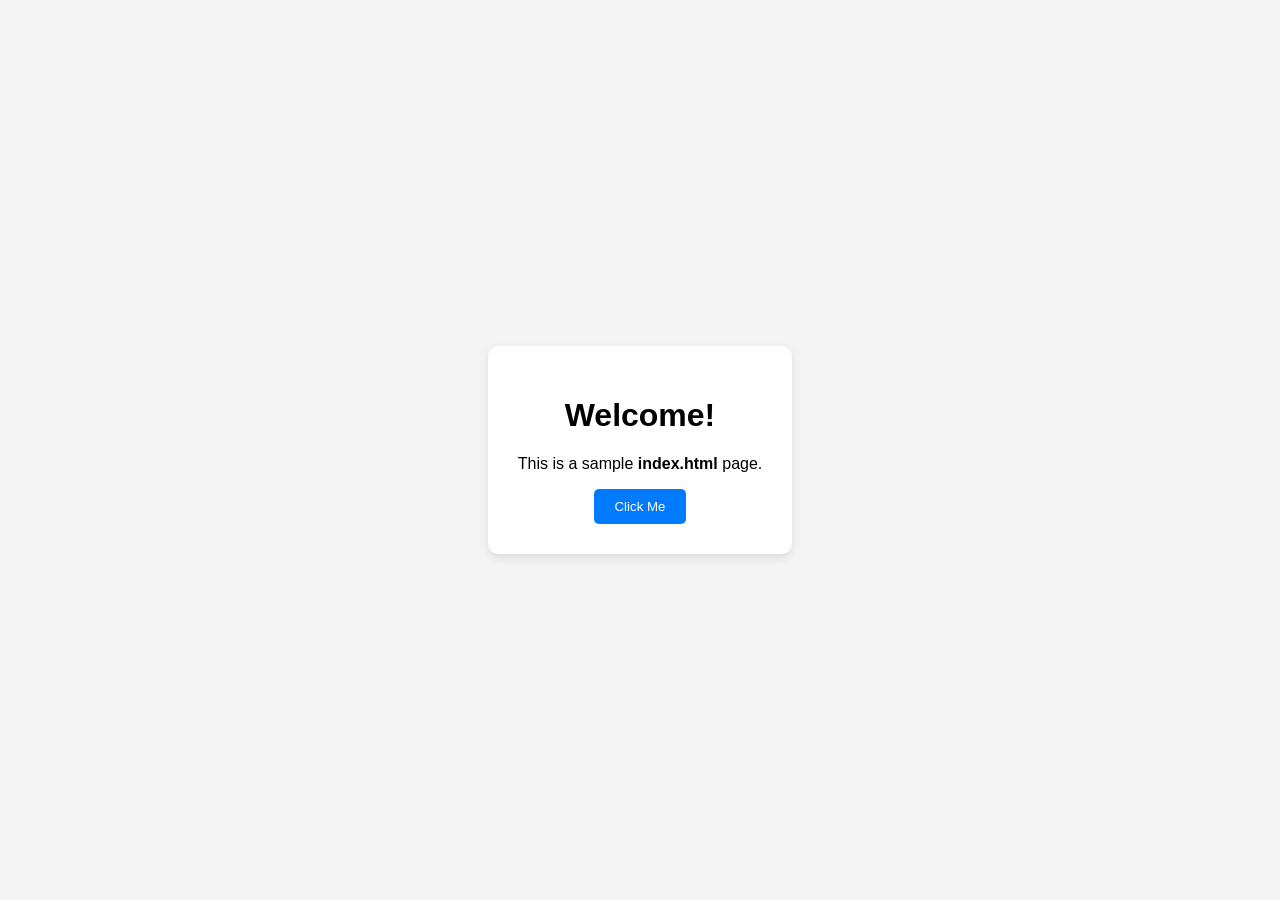
==== index.html @ e840a1c5 "Create index.html" ====
<!DOCTYPE html>
<html lang="en">
<head>
  <meta charset="UTF-8">
  <meta name="viewport" content="width=device-width, initial-scale=1.0">
  <title>My First Web Page</title>

  <style>
    body {
      font-family: Arial, sans-serif;
      background: #f4f4f4;
      margin: 0;
      display: flex;
      justify-content: center;
      align-items: center;
      height: 100vh;
    }

    .card {
      background: white;
      padding: 30px;
      border-radius: 10px;
      box-shadow: 0 4px 10px rgba(0,0,0,0.1);
      text-align: center;
      max-width: 400px;
    }

    button {
      background: #007BFF;
      color: white;
      border: none;
      padding: 10px 20px;
      border-radius: 5px;
      cursor: pointer;
    }

    button:hover {
      background: #0056b3;
    }
  </style>
</head>
<body>

  <div class="card">
    <h1>Welcome!</h1>
    <p>This is a sample <strong>index.html</strong> page.</p>
    <button onclick="showMessage()">Click Me</button>
  </div>

  <script>
    function showMessage() {
      alert("Hello! Welcome to your sample webpage.");
    }
  </script>

</body>
</html>
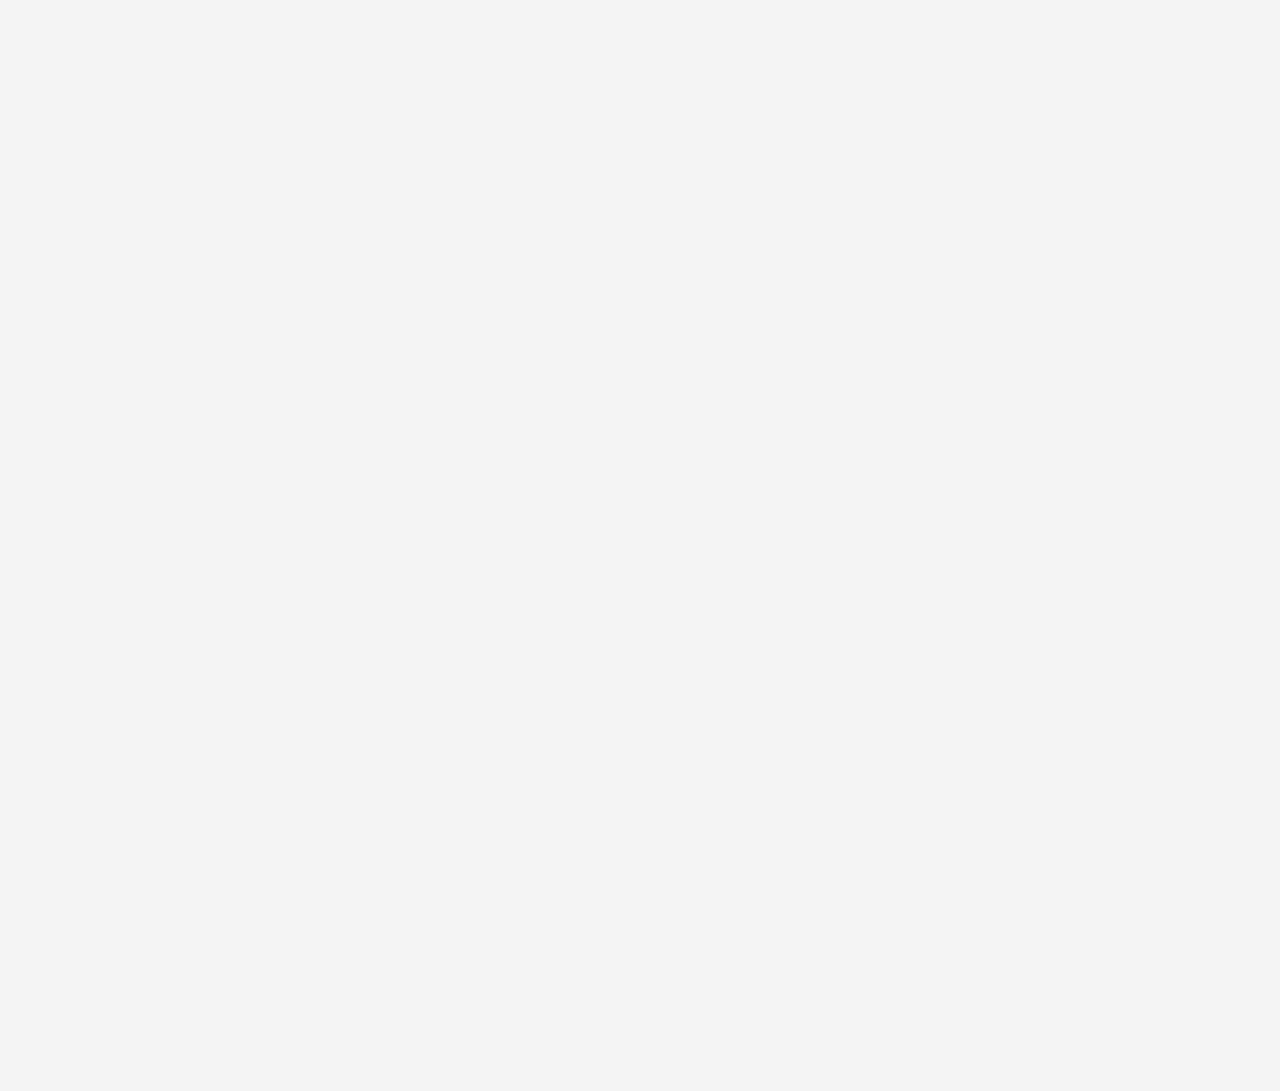
==== commit 4e09f6b1: "sample website for expeirmentation" ====
--- a/index.html
+++ b/index.html
@@ -3,55 +3,112 @@
 <head>
   <meta charset="UTF-8">
   <meta name="viewport" content="width=device-width, initial-scale=1.0">
-  <title>My First Web Page</title>
+  <title>Experimentation | Home</title>
 
-  <style>
-    body {
-      font-family: Arial, sans-serif;
-      background: #f4f4f4;
-      margin: 0;
-      display: flex;
-      justify-content: center;
-      align-items: center;
-      height: 100vh;
-    }
+  <!-- Adobe Target: pre-hiding snippet (prevents content flicker). Must load before at.js. -->
+  <script>
+    ;(function (win, doc, style, timeout) {
+      var STYLE_ID = 'at-body-style';
+      function getParent() { return doc.getElementsByTagName('head')[0]; }
+      function addStyle(parent, id, def) {
+        if (!parent) { return; }
+        var s = doc.createElement('style');
+        s.id = id; s.innerHTML = def; parent.appendChild(s);
+      }
+      function removeStyle(parent, id) {
+        if (!parent) { return; }
+        var s = doc.getElementById(id);
+        if (!s) { return; }
+        parent.removeChild(s);
+      }
+      addStyle(getParent(), STYLE_ID, style);
+      setTimeout(function () { removeStyle(getParent(), STYLE_ID); }, timeout);
+    }(window, document, 'body {opacity: 0 !important}', 3000));
+  </script>
 
-    .card {
-      background: white;
-      padding: 30px;
-      border-radius: 10px;
-      box-shadow: 0 4px 10px rgba(0,0,0,0.1);
-      text-align: center;
-      max-width: 400px;
-    }
+  <!-- Adobe Target: settings (Target-only, no Analytics). Must load before at.js. -->
+  <script src="js/target-settings.js"></script>
 
-    button {
-      background: #007BFF;
-      color: white;
-      border: none;
-      padding: 10px 20px;
-      border-radius: 5px;
-      cursor: pointer;
-    }
+  <!-- Adobe Target: at.js 2.x (self-hosted). Download from Target UI and place at js/at.js -->
+  <script src="js/at.js"></script>
 
-    button:hover {
-      background: #0056b3;
-    }
-  </style>
+  <link rel="stylesheet" href="css/style.css">
 </head>
 <body>
 
-  <div class="card">
-    <h1>Welcome!</h1>
-    <p>This is a sample <strong>index.html</strong> page.</p>
-    <button onclick="showMessage()">Click Me</button>
-  </div>
+  <nav class="navbar">
+    <div class="nav-inner">
+      <a href="index.html" class="brand">Experimentation</a>
+      <button class="nav-toggle" aria-label="Toggle navigation">&#9776;</button>
+      <ul class="nav-links" id="navLinks">
+        <li><a href="index.html" class="active">Home</a></li>
+        <li><a href="images.html">Images &amp; GIFs</a></li>
+        <li><a href="video.html">Video</a></li>
+        <li><a href="slider.html">Slider</a></li>
+        <li><a href="about.html">About</a></li>
+      </ul>
+    </div>
+  </nav>
 
-  <script>
-    function showMessage() {
-      alert("Hello! Welcome to your sample webpage.");
-    }
-  </script>
+  <header class="hero">
+    <h1>Welcome to my Experimentation Site</h1>
+    <p>A playground of headings, images, GIFs, video and an interactive slider.</p>
+    <a href="images.html" class="btn" style="margin-top:18px;">Explore &rarr;</a>
+  </header>
 
+  <main class="container">
+    <h2 class="section-title">What's inside</h2>
+    <div class="grid">
+      <div class="card">
+        <img src="https://picsum.photos/id/1015/400/250" alt="Images preview">
+        <div class="card-body">
+          <h3>Images &amp; GIFs</h3>
+          <p>A responsive gallery of photos and animated GIFs.</p>
+        </div>
+      </div>
+      <div class="card">
+        <img src="https://picsum.photos/id/1043/400/250" alt="Video preview">
+        <div class="card-body">
+          <h3>Video</h3>
+          <p>HTML5 video and an embedded player.</p>
+        </div>
+      </div>
+      <div class="card">
+        <img src="https://picsum.photos/id/1025/400/250" alt="Slider preview">
+        <div class="card-body">
+          <h3>Slider</h3>
+          <p>An auto-playing image carousel with controls.</p>
+        </div>
+      </div>
+    </div>
+
+    <h2 class="section-title" style="margin-top:40px;">Personalized regions (Adobe Target mboxes)</h2>
+    <p>These regions show default content until a Target activity delivers an offer.</p>
+    <div class="grid">
+      <div class="card">
+        <div id="mbox-home-hero" class="card-body">
+          <h3>Default hero message</h3>
+          <p>Controlled by the <code>home-hero</code> mbox.</p>
+        </div>
+      </div>
+      <div class="card">
+        <div id="mbox-home-promo" class="card-body">
+          <h3>Default promo</h3>
+          <p>Controlled by the <code>home-promo</code> mbox.</p>
+        </div>
+      </div>
+    </div>
+
+    <p style="margin-top:24px;">
+      <button class="btn" id="home-cta" data-track-mbox="home-conversion">Complete demo conversion</button>
+    </p>
+  </main>
+
+  <footer class="footer">
+    <p>Built as an experimentation project &middot; Hosted on GitHub Pages</p>
+  </footer>
+
+  <script src="js/main.js"></script>
+  <script src="js/mboxes.js"></script>
 </body>
 </html>
--- a/css/style.css
+++ b/css/style.css
@@ -0,0 +1,219 @@
+:root {
+  --primary: #007BFF;
+  --primary-dark: #0056b3;
+  --bg: #f4f4f4;
+  --text: #222;
+  --muted: #666;
+  --card: #ffffff;
+}
+
+* { box-sizing: border-box; }
+
+body {
+  font-family: Arial, Helvetica, sans-serif;
+  background: var(--bg);
+  color: var(--text);
+  margin: 0;
+  line-height: 1.6;
+}
+
+/* Navigation */
+.navbar {
+  background: var(--card);
+  box-shadow: 0 2px 6px rgba(0, 0, 0, 0.08);
+  position: sticky;
+  top: 0;
+  z-index: 100;
+}
+
+.nav-inner {
+  max-width: 1100px;
+  margin: 0 auto;
+  display: flex;
+  align-items: center;
+  justify-content: space-between;
+  padding: 14px 20px;
+}
+
+.brand {
+  font-weight: bold;
+  font-size: 1.2rem;
+  color: var(--primary);
+  text-decoration: none;
+}
+
+.nav-links {
+  list-style: none;
+  display: flex;
+  gap: 20px;
+  margin: 0;
+  padding: 0;
+}
+
+.nav-links a {
+  text-decoration: none;
+  color: var(--text);
+  padding: 6px 4px;
+  transition: color 0.2s;
+}
+
+.nav-links a:hover,
+.nav-links a.active {
+  color: var(--primary);
+  border-bottom: 2px solid var(--primary);
+}
+
+.nav-toggle {
+  display: none;
+  background: none;
+  border: none;
+  font-size: 1.5rem;
+  cursor: pointer;
+}
+
+/* Layout */
+.container {
+  max-width: 1100px;
+  margin: 0 auto;
+  padding: 40px 20px;
+}
+
+.hero {
+  text-align: center;
+  padding: 70px 20px;
+  background: linear-gradient(135deg, var(--primary), var(--primary-dark));
+  color: #fff;
+}
+
+.hero h1 { font-size: 2.6rem; margin: 0 0 10px; }
+.hero p { font-size: 1.1rem; opacity: 0.95; }
+
+h2.section-title {
+  border-left: 5px solid var(--primary);
+  padding-left: 12px;
+  margin-top: 0;
+}
+
+/* Buttons */
+.btn {
+  display: inline-block;
+  background: var(--primary);
+  color: #fff;
+  border: none;
+  padding: 10px 22px;
+  border-radius: 5px;
+  cursor: pointer;
+  text-decoration: none;
+  transition: background 0.2s;
+}
+
+.btn:hover { background: var(--primary-dark); }
+
+/* Cards + grid */
+.grid {
+  display: grid;
+  grid-template-columns: repeat(auto-fill, minmax(220px, 1fr));
+  gap: 20px;
+}
+
+.card {
+  background: var(--card);
+  border-radius: 10px;
+  box-shadow: 0 4px 10px rgba(0, 0, 0, 0.1);
+  overflow: hidden;
+}
+
+.card img { width: 100%; display: block; }
+.card .card-body { padding: 14px; }
+.card h3 { margin: 0 0 6px; }
+.card p { margin: 0; color: var(--muted); font-size: 0.9rem; }
+
+/* Media */
+.media-frame {
+  width: 100%;
+  border-radius: 10px;
+  overflow: hidden;
+  box-shadow: 0 4px 10px rgba(0, 0, 0, 0.1);
+}
+
+video, iframe { display: block; width: 100%; border: none; }
+
+.footer {
+  text-align: center;
+  padding: 24px;
+  color: var(--muted);
+  font-size: 0.9rem;
+}
+
+/* Slider / carousel */
+.slider {
+  position: relative;
+  max-width: 800px;
+  margin: 0 auto;
+  border-radius: 10px;
+  overflow: hidden;
+  box-shadow: 0 4px 10px rgba(0, 0, 0, 0.1);
+}
+
+.slides {
+  display: flex;
+  transition: transform 0.4s ease;
+}
+
+.slides img {
+  min-width: 100%;
+  height: 420px;
+  object-fit: cover;
+}
+
+.slider-btn {
+  position: absolute;
+  top: 50%;
+  transform: translateY(-50%);
+  background: rgba(0, 0, 0, 0.5);
+  color: #fff;
+  border: none;
+  font-size: 1.8rem;
+  padding: 8px 16px;
+  cursor: pointer;
+}
+
+.slider-btn:hover { background: rgba(0, 0, 0, 0.75); }
+.slider-btn.prev { left: 0; }
+.slider-btn.next { right: 0; }
+
+.dots {
+  text-align: center;
+  padding: 14px 0;
+}
+
+.dot {
+  height: 12px;
+  width: 12px;
+  margin: 0 4px;
+  background: #ccc;
+  border-radius: 50%;
+  display: inline-block;
+  cursor: pointer;
+  border: none;
+}
+
+.dot.active { background: var(--primary); }
+
+/* Responsive */
+@media (max-width: 700px) {
+  .nav-links {
+    display: none;
+    position: absolute;
+    top: 56px;
+    right: 0;
+    background: var(--card);
+    flex-direction: column;
+    width: 200px;
+    padding: 12px;
+    box-shadow: 0 4px 10px rgba(0, 0, 0, 0.1);
+  }
+  .nav-links.open { display: flex; }
+  .nav-toggle { display: block; }
+  .slides img { height: 260px; }
+}
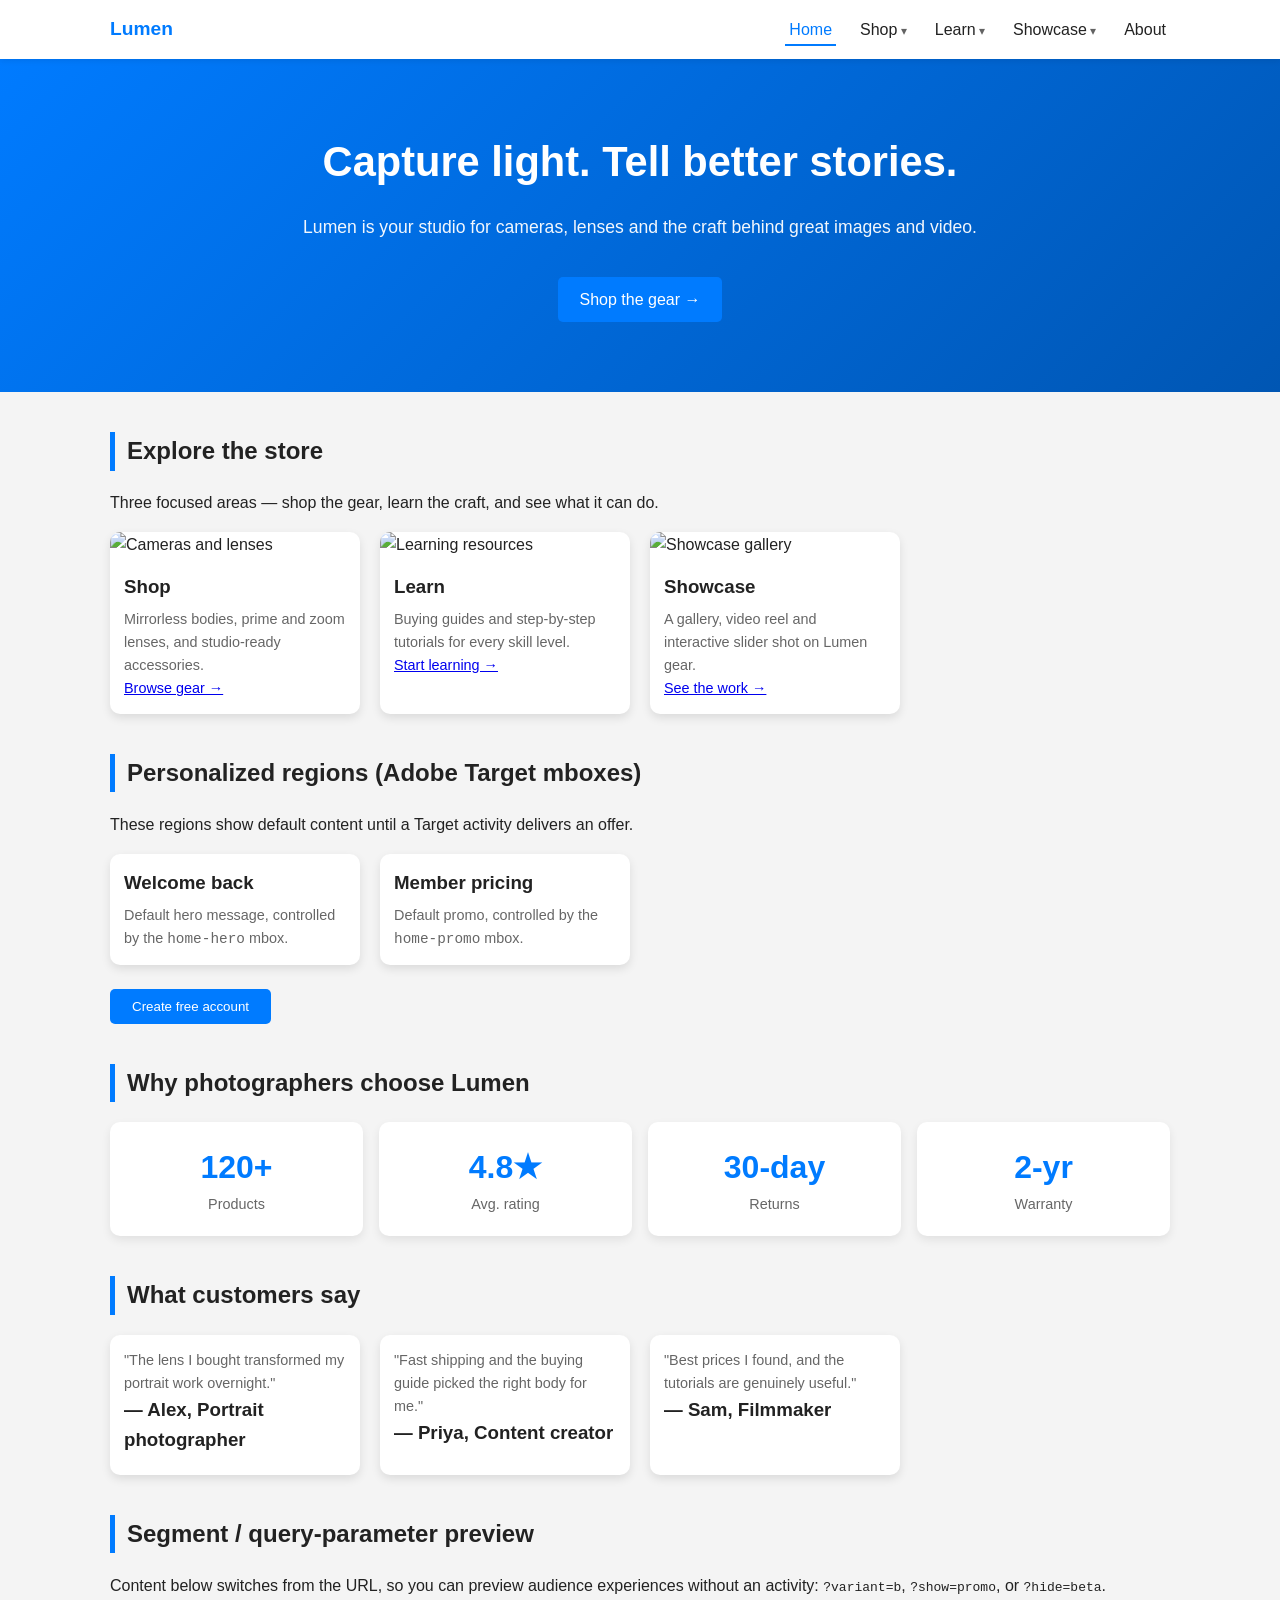
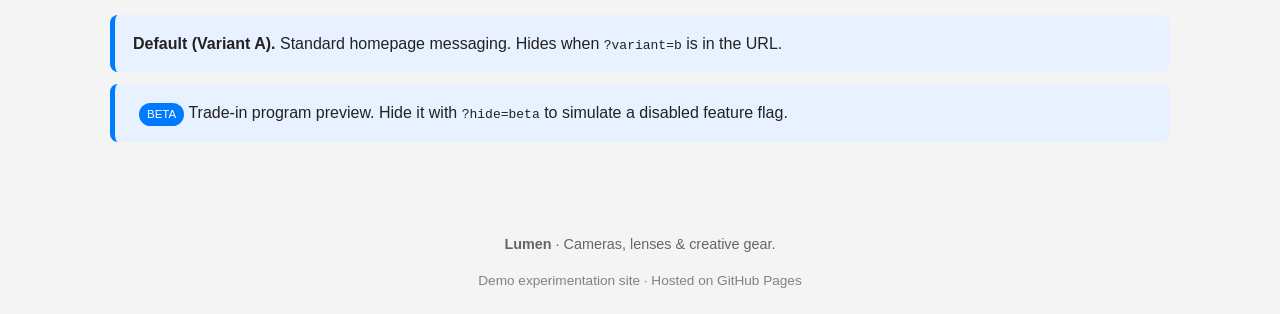
==== commit e6541bad: "sample website for expeirmentation" ====
--- a/index.html
+++ b/index.html
@@ -3,7 +3,7 @@
 <head>
   <meta charset="UTF-8">
   <meta name="viewport" content="width=device-width, initial-scale=1.0">
-  <title>Experimentation | Home</title>
+  <title>Lumen | Cameras, Lenses &amp; Creative Gear</title>
 
   <!-- Adobe Target: pre-hiding snippet (prevents content flicker). Must load before at.js. -->
   <script>
@@ -29,55 +29,54 @@
   <!-- Adobe Target: settings (Target-only, no Analytics). Must load before at.js. -->
   <script src="js/target-settings.js"></script>
 
+  <!-- Adobe Target: page-level params (property token). Must load before at.js. -->
+  <script src="js/target-params.js"></script>
+
   <!-- Adobe Target: at.js 2.x (self-hosted). Download from Target UI and place at js/at.js -->
   <script src="js/at.js"></script>
 
   <link rel="stylesheet" href="css/style.css">
 </head>
-<body>
+<body data-nav-root="" data-nav-active="home">
 
-  <nav class="navbar">
-    <div class="nav-inner">
-      <a href="index.html" class="brand">Experimentation</a>
-      <button class="nav-toggle" aria-label="Toggle navigation">&#9776;</button>
-      <ul class="nav-links" id="navLinks">
-        <li><a href="index.html" class="active">Home</a></li>
-        <li><a href="images.html">Images &amp; GIFs</a></li>
-        <li><a href="video.html">Video</a></li>
-        <li><a href="slider.html">Slider</a></li>
-        <li><a href="about.html">About</a></li>
-      </ul>
-    </div>
-  </nav>
+  <!-- Experimentation: promo banner (reveal with ?show=promo) -->
+  <div class="promo-banner exp-hidden" data-toggle="promo">
+    🎉 Free next-day shipping this week — code <strong>LUMEN24</strong> at checkout.
+    <button class="btn btn-sm" data-track-mbox="promo-click">Shop the sale</button>
+  </div>
 
   <header class="hero">
-    <h1>Welcome to my Experimentation Site</h1>
-    <p>A playground of headings, images, GIFs, video and an interactive slider.</p>
-    <a href="images.html" class="btn" style="margin-top:18px;">Explore &rarr;</a>
+    <h1>Capture light. Tell better stories.</h1>
+    <p>Lumen is your studio for cameras, lenses and the craft behind great images and video.</p>
+    <a href="shop/index.html" class="btn" style="margin-top:18px;">Shop the gear &rarr;</a>
   </header>
 
   <main class="container">
-    <h2 class="section-title">What's inside</h2>
+    <h2 class="section-title">Explore the store</h2>
+    <p>Three focused areas — shop the gear, learn the craft, and see what it can do.</p>
     <div class="grid">
       <div class="card">
-        <img src="https://picsum.photos/id/1015/400/250" alt="Images preview">
+        <img src="https://picsum.photos/id/250/400/250" alt="Cameras and lenses">
         <div class="card-body">
-          <h3>Images &amp; GIFs</h3>
-          <p>A responsive gallery of photos and animated GIFs.</p>
+          <h3>Shop</h3>
+          <p>Mirrorless bodies, prime and zoom lenses, and studio-ready accessories.</p>
+          <p><a href="shop/index.html">Browse gear &rarr;</a></p>
         </div>
       </div>
       <div class="card">
-        <img src="https://picsum.photos/id/1043/400/250" alt="Video preview">
+        <img src="https://picsum.photos/id/24/400/250" alt="Learning resources">
         <div class="card-body">
-          <h3>Video</h3>
-          <p>HTML5 video and an embedded player.</p>
+          <h3>Learn</h3>
+          <p>Buying guides and step-by-step tutorials for every skill level.</p>
+          <p><a href="learn/index.html">Start learning &rarr;</a></p>
         </div>
       </div>
       <div class="card">
-        <img src="https://picsum.photos/id/1025/400/250" alt="Slider preview">
+        <img src="https://picsum.photos/id/1039/400/250" alt="Showcase gallery">
         <div class="card-body">
-          <h3>Slider</h3>
-          <p>An auto-playing image carousel with controls.</p>
+          <h3>Showcase</h3>
+          <p>A gallery, video reel and interactive slider shot on Lumen gear.</p>
+          <p><a href="showcase/index.html">See the work &rarr;</a></p>
         </div>
       </div>
     </div>
@@ -87,28 +86,66 @@
     <div class="grid">
       <div class="card">
         <div id="mbox-home-hero" class="card-body">
-          <h3>Default hero message</h3>
-          <p>Controlled by the <code>home-hero</code> mbox.</p>
+          <h3>Welcome back</h3>
+          <p>Default hero message, controlled by the <code>home-hero</code> mbox.</p>
         </div>
       </div>
       <div class="card">
         <div id="mbox-home-promo" class="card-body">
-          <h3>Default promo</h3>
-          <p>Controlled by the <code>home-promo</code> mbox.</p>
+          <h3>Member pricing</h3>
+          <p>Default promo, controlled by the <code>home-promo</code> mbox.</p>
         </div>
       </div>
     </div>
 
     <p style="margin-top:24px;">
-      <button class="btn" id="home-cta" data-track-mbox="home-conversion">Complete demo conversion</button>
+      <button class="btn" id="home-cta" data-track-mbox="home-conversion">Create free account</button>
     </p>
+
+    <h2 class="section-title" style="margin-top:40px;">Why photographers choose Lumen</h2>
+    <div class="stats">
+      <div class="stat"><div class="num">120+</div><div class="label">Products</div></div>
+      <div class="stat"><div class="num">4.8&#9733;</div><div class="label">Avg. rating</div></div>
+      <div class="stat"><div class="num">30-day</div><div class="label">Returns</div></div>
+      <div class="stat"><div class="num">2-yr</div><div class="label">Warranty</div></div>
+    </div>
+
+    <h2 class="section-title" style="margin-top:40px;">What customers say</h2>
+    <div class="grid">
+      <div class="card"><div class="card-body"><p>"The lens I bought transformed my portrait work overnight."</p><h3>&mdash; Alex, Portrait photographer</h3></div></div>
+      <div class="card"><div class="card-body"><p>"Fast shipping and the buying guide picked the right body for me."</p><h3>&mdash; Priya, Content creator</h3></div></div>
+      <div class="card"><div class="card-body"><p>"Best prices I found, and the tutorials are genuinely useful."</p><h3>&mdash; Sam, Filmmaker</h3></div></div>
+    </div>
+
+    <h2 class="section-title" style="margin-top:40px;">Segment / query-parameter preview</h2>
+    <p>
+      Content below switches from the URL, so you can preview audience experiences
+      without an activity: <code>?variant=b</code>, <code>?show=promo</code>, or <code>?hide=beta</code>.
+    </p>
+    <div class="notice" data-hide-if="variant=b">
+      <strong>Default (Variant A).</strong> Standard homepage messaging. Hides when
+      <code>?variant=b</code> is in the URL.
+    </div>
+    <div class="notice notice-alt exp-hidden" data-show-if="variant=b">
+      <strong>Variant B.</strong> Alternate messaging for a test audience — appears only
+      with <code>?variant=b</code>.
+    </div>
+    <div class="notice" data-toggle="beta">
+      <span class="badge">BETA</span> Trade-in program preview. Hide it with
+      <code>?hide=beta</code> to simulate a disabled feature flag.
+    </div>
   </main>
 
   <footer class="footer">
-    <p>Built as an experimentation project &middot; Hosted on GitHub Pages</p>
+    <div class="foot-inner">
+      <p><strong>Lumen</strong> &middot; Cameras, lenses &amp; creative gear.</p>
+      <p class="muted">Demo experimentation site &middot; Hosted on GitHub Pages</p>
+    </div>
   </footer>
 
+  <script src="js/nav.js"></script>
   <script src="js/main.js"></script>
   <script src="js/mboxes.js"></script>
+  <script src="js/params.js"></script>
 </body>
 </html>
--- a/css/style.css
+++ b/css/style.css
@@ -217,3 +217,168 @@
   .nav-toggle { display: block; }
   .slides img { height: 260px; }
 }
+
+/* Experimentation utilities */
+.exp-hidden { display: none !important; }
+
+.promo-banner {
+  background: #ffca28;
+  color: #4a3b00;
+  text-align: center;
+  padding: 12px 16px;
+  font-weight: bold;
+}
+
+.btn-sm { padding: 6px 14px; font-size: 0.85rem; }
+.btn-outline {
+  background: transparent;
+  color: var(--primary);
+  border: 2px solid var(--primary);
+}
+.btn-outline:hover { background: var(--primary); color: #fff; }
+
+.notice {
+  border-radius: 8px;
+  padding: 16px 18px;
+  margin: 12px 0;
+  background: #e7f1ff;
+  border-left: 5px solid var(--primary);
+}
+.notice-alt { background: #e9f9ee; border-left-color: #28a745; }
+
+.badge {
+  display: inline-block;
+  background: var(--primary);
+  color: #fff;
+  font-size: 0.72rem;
+  padding: 2px 8px;
+  border-radius: 999px;
+  margin-left: 6px;
+}
+
+.stats {
+  display: grid;
+  grid-template-columns: repeat(auto-fit, minmax(140px, 1fr));
+  gap: 16px;
+  text-align: center;
+}
+.stat {
+  background: var(--card);
+  border-radius: 10px;
+  padding: 20px;
+  box-shadow: 0 4px 10px rgba(0, 0, 0, 0.08);
+}
+.stat .num { font-size: 2rem; font-weight: bold; color: var(--primary); }
+.stat .label { color: var(--muted); font-size: 0.9rem; }
+
+.filters { display: flex; flex-wrap: wrap; gap: 10px; margin-bottom: 16px; }
+
+.playlist { list-style: none; padding: 0; margin: 0; }
+.playlist li {
+  background: var(--card);
+  border-radius: 8px;
+  padding: 12px 16px;
+  margin-bottom: 10px;
+  box-shadow: 0 2px 6px rgba(0, 0, 0, 0.06);
+  display: flex;
+  justify-content: space-between;
+  align-items: center;
+}
+
+.faq details {
+  background: var(--card);
+  border-radius: 8px;
+  padding: 12px 16px;
+  margin-bottom: 10px;
+  box-shadow: 0 2px 6px rgba(0, 0, 0, 0.06);
+}
+.faq summary { cursor: pointer; font-weight: bold; }
+
+.thumbs { display: flex; gap: 8px; margin-top: 12px; flex-wrap: wrap; }
+.thumbs img { width: 80px; height: 54px; object-fit: cover; border-radius: 6px; cursor: pointer; }
+
+/* Hierarchical dropdown navigation */
+.nav-links li { position: relative; }
+.dropdown {
+  list-style: none;
+  margin: 0;
+  padding: 8px 0;
+  position: absolute;
+  top: 100%;
+  left: 0;
+  min-width: 200px;
+  background: var(--card);
+  border-radius: 8px;
+  box-shadow: 0 8px 20px rgba(0, 0, 0, 0.14);
+  opacity: 0;
+  visibility: hidden;
+  transform: translateY(6px);
+  transition: opacity 0.18s, transform 0.18s, visibility 0.18s;
+}
+.has-dropdown:hover > .dropdown,
+.has-dropdown.open > .dropdown {
+  opacity: 1;
+  visibility: visible;
+  transform: translateY(0);
+}
+.dropdown li { display: block; }
+.dropdown a {
+  display: block;
+  padding: 8px 18px;
+  white-space: nowrap;
+  border: none !important;
+}
+.dropdown a:hover { background: var(--bg); color: var(--primary); }
+.has-dropdown > a::after { content: " \25be"; font-size: 0.75em; opacity: 0.7; }
+
+/* Breadcrumbs */
+.crumbs {
+  max-width: 1100px;
+  margin: 0 auto;
+  padding: 14px 20px 0;
+  font-size: 0.85rem;
+  color: var(--muted);
+}
+.crumbs a { color: var(--primary); text-decoration: none; }
+.crumbs a:hover { text-decoration: underline; }
+.crumbs span { margin: 0 6px; opacity: 0.6; }
+
+/* Product listings */
+.product-grid {
+  display: grid;
+  grid-template-columns: repeat(auto-fill, minmax(240px, 1fr));
+  gap: 20px;
+}
+.product .card-body { display: flex; flex-direction: column; gap: 8px; }
+.price { font-weight: bold; color: var(--primary); font-size: 1.1rem; }
+.price .was { color: var(--muted); font-weight: normal; text-decoration: line-through; margin-left: 8px; font-size: 0.9rem; }
+.rating { color: #f5a623; font-size: 0.9rem; }
+.tag-row { display: flex; gap: 6px; flex-wrap: wrap; }
+.tag {
+  font-size: 0.72rem;
+  background: var(--bg);
+  color: var(--muted);
+  padding: 2px 8px;
+  border-radius: 999px;
+}
+
+/* Sub-page hero (compact) */
+.hero.hero-sub { padding: 46px 20px; }
+.hero.hero-sub h1 { font-size: 2rem; }
+
+/* Footer inner */
+.foot-inner { max-width: 1100px; margin: 0 auto; }
+.foot-inner .muted { font-size: 0.85rem; opacity: 0.8; margin: 4px 0 0; }
+
+@media (max-width: 768px) {
+  .dropdown {
+    position: static;
+    opacity: 1;
+    visibility: visible;
+    transform: none;
+    box-shadow: none;
+    padding: 0 0 0 14px;
+    display: none;
+  }
+  .has-dropdown.open > .dropdown { display: block; }
+}
